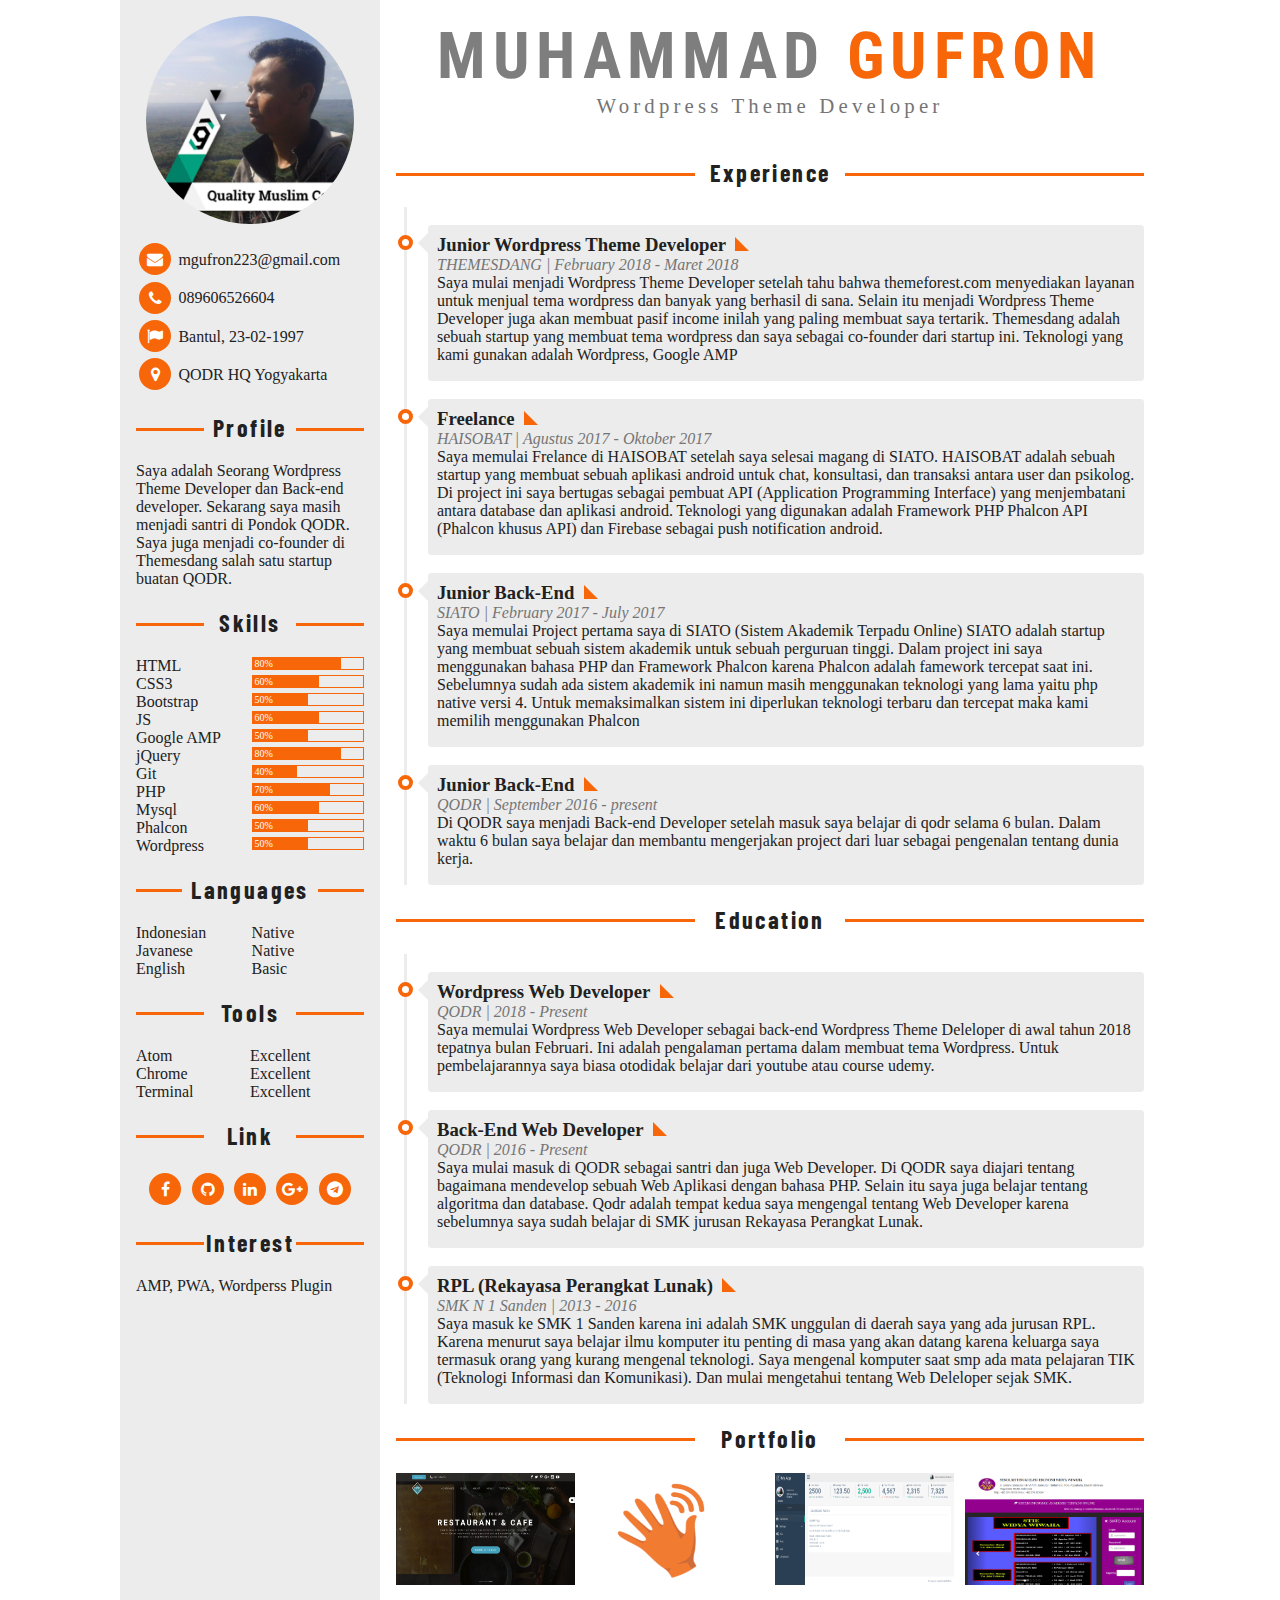
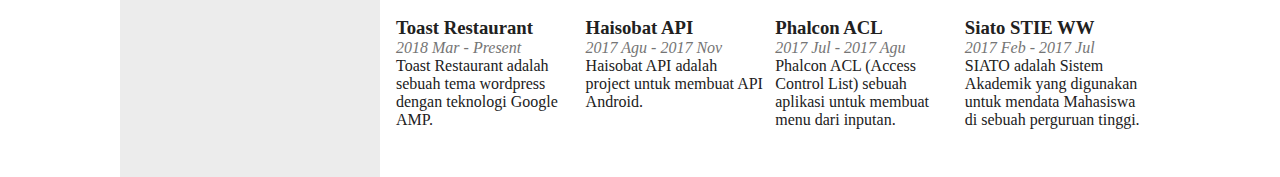
==== cv/index.html @ 91df0474 "update README.md#1" ====
<!DOCTYPE html>
<html lang="en">
<head>
    <meta charset="UTF-8">
    <meta name="viewport" content="width=device-width, initial-scale=1.0">
    <meta http-equiv="X-UA-Compatible" content="ie=edge">
    <title>Profile CV</title>
    <link rel="stylesheet" href="https://maxcdn.bootstrapcdn.com/font-awesome/4.7.0/css/font-awesome.min.css">
    <link href="https://fonts.googleapis.com/css?family=Barlow+Condensed" rel="stylesheet"><link href="https://fonts.googleapis.com/css?family=Roboto+Condensed" rel="stylesheet">
    <link rel="stylesheet" href="assets/css/style.css">
    <link rel="stylesheet" href="assets/css/grid.css">
</head>
<body>
    <div class="container">
        <div id="side">
            <!-- Profile Image -->
            <div class="images">
                <img src="assets/images/profile.jpg" alt="profile">
            </div>
            <!-- Contact Profile -->
            <div class="contact">
                <ul>
                    <li>
                        <i class="fa fa-envelope"></i> <a href="mailto:mgufron223@gmail.com">mgufron223@gmail.com</a>
                    </li>
                    <li>
                        <i class="fa fa-phone"></i> <a href="tel:089606526604">089606526604</a>
                    </li>
                    <li>
                        <i class="fa fa-flag"></i> <span>Bantul, 23-02-1997</span>
                    </li>
                    <li>
                        <i class="fa fa-map-marker"></i> <a href="https://www.google.co.id/maps/place/QODR+HQ/@-7.9317515,110.4336507,15z/data=!4m12!1m6!3m5!1s0x0:0xa11927486ec839ca!2sQODR+HQ!8m2!3d-7.9317515!4d110.4336507!3m4!1s0x0:0xa11927486ec839ca!8m2!3d-7.9317515!4d110.4336507">QODR HQ Yogyakarta</a>
                    </li>
                </ul>
            </div>
            <!-- My Profile -->
            <div class="profile">
                <h2>Profile</h2>
                <p>Saya adalah Seorang Wordpress Theme Developer dan Back-end developer. Sekarang saya masih menjadi santri di Pondok QODR. Saya juga menjadi co-founder di Themesdang salah satu startup buatan QODR. </p>
            </div>
            <!-- Skill -->
            <div class="skills">
                <h2>Skills</h2>
                <div class="flex-grid">
                    <div class="d-col-6 t-col-6 m-col-6">HTML</div>
                    <div class="d-col-6 t-col-6 m-col-6"><div class="progress"><div class="progress-80"><div class="text-small">80%</div></div></div></div>
                </div>
                <div class="flex-grid">
                    <div class="d-col-6 t-col-6 m-col-6">CSS3</div>
                    <div class="d-col-6 t-col-6 m-col-6"><div class="progress"><div class="progress-60"><div class="text-small">60%</div></div></div></div>
                </div>
                <div class="flex-grid">
                    <div class="d-col-6 t-col-6 m-col-6">Bootstrap</div>
                    <div class="d-col-6 t-col-6 m-col-6"><div class="progress"><div class="progress-50"><div class="text-small">50%</div></div></div></div>
                </div>
                <div class="flex-grid">
                    <div class="d-col-6 t-col-6 m-col-6">JS</div>
                    <div class="d-col-6 t-col-6 m-col-6"><div class="progress"><div class="progress-60"><div class="text-small">60%</div></div></div></div>
                </div>
                <div class="flex-grid">
                    <div class="d-col-6 t-col-6 m-col-6">Google AMP</div>
                    <div class="d-col-6 t-col-6 m-col-6"><div class="progress"><div class="progress-50"><div class="text-small">50%</div></div></div></div>
                </div>
                <div class="flex-grid">
                    <div class="d-col-6 t-col-6 m-col-6">jQuery</div>
                    <div class="d-col-6 t-col-6 m-col-6"><div class="progress"><div class="progress-80"><div class="text-small">80%</div></div></div></div>
                </div>
                <div class="flex-grid">
                    <div class="d-col-6 t-col-6 m-col-6">Git</div>
                    <div class="d-col-6 t-col-6 m-col-6"><div class="progress"><div class="progress-40"><div class="text-small">40%</div></div></div></div>
                </div>
                <div class="flex-grid">
                    <div class="d-col-6 t-col-6 m-col-6">PHP</div>
                    <div class="d-col-6 t-col-6 m-col-6"><div class="progress"><div class="progress-70"><div class="text-small">70%</div></div></div></div>
                </div>
                <div class="flex-grid">
                    <div class="d-col-6 t-col-6 m-col-6">Mysql</div>
                    <div class="d-col-6 t-col-6 m-col-6"><div class="progress"><div class="progress-60"><div class="text-small">60%</div></div></div></div>
                </div>
                <div class="flex-grid">
                    <div class="d-col-6 t-col-6 m-col-6">Phalcon</div>
                    <div class="d-col-6 t-col-6 m-col-6"><div class="progress"><div class="progress-50"><div class="text-small">50%</div></div></div></div>
                </div>
                <div class="flex-grid">
                    <div class="d-col-6 t-col-6 m-col-6">Wordpress</div>
                    <div class="d-col-6 t-col-6 m-col-6"><div class="progress"><div class="progress-50"><div class="text-small">50%</div></div></div></div>
                </div>
            </div>
            <!-- Languages -->
            <div class="languages">
                <h2>Languages</h2>
                <div class="flex-grid">
                    <div class="d-col-6 t-col-6 m-col-6">Indonesian</div>
                    <div class="d-col-6 t-col-6 m-col-6">Native</div>
                </div>
                <div class="flex-grid">
                    <div class="d-col-6 t-col-6 m-col-6">Javanese</div>
                    <div class="d-col-6 t-col-6 m-col-6">Native</div>
                </div>
                <div class="flex-grid">
                    <div class="d-col-6 t-col-6 m-col-6">English</div>
                    <div class="d-col-6 t-col-6 m-col-6">Basic</div>
                </div>
            </div>
            <!-- Tools -->
            <div class="tools">
                <h2>Tools</h2>
                <div class="flex-grid">
                    <div class="width-half">Atom</div>
                    <div class="width-half">Excellent</div>
                </div>
                <div class="flex-grid">
                    <div class="width-half">Chrome</div>
                    <div class="width-half">Excellent</div>
                </div>
                <div class="flex-grid">
                    <div class="width-half">Terminal</div>
                    <div class="width-half">Excellent</div>
                </div>
            </div>
            <!-- Link -->
            <div class="interest">
                <h2>Link</h2>
                <div class="center">
                    <div class="link">
                        <a href="https://www.facebook.com/mhgufron"><i class="fa fa-facebook"></i></a>
                    </div>
                    <div class="link">
                        <a href="https://github.com/mhgufron"><i class="fa fa-github"></i></a>
                    </div>
                    <div class="link">
                        <a href="https://www.linkedin.com/in/mhgufron/"><i class="fa fa-linkedin"></i></a>
                    </div>
                    <div class="link">
                        <a href="https://plus.google.com/117154953431323999297"><i class="fa fa-google-plus"></i></a>
                    </div>
                    <div class="link">
                        <a href="https://t.me/mhgufron"><i class="fa fa-telegram"></i></a>
                    </div>
                </div>
            </div>
            <!-- Interest -->
            <div class="interest">
                <h2>Interest</h2>
                AMP, PWA, Wordperss Plugin
            </div>
        </div>
        <div id="main">
            <div class="title">
                <h1>MUHAMMAD <span class="text-primary">GUFRON</span></h1>
                <span class="text-subtitle">Wordpress Theme Developer</span>
            </div>
            <div class="experience">
                <h2>Experience</h2>
                <div class="timeline">
                    <div class="timeline-item">
                        <div class="content">
                            <div class="arrow"></div>
                            <h3>Junior Wordpress Theme Developer</h3>
                            <span class="content-subtitle">THEMESDANG | February 2018 - Maret 2018</span>
                            <p>Saya mulai menjadi Wordpress Theme Developer setelah tahu bahwa themeforest.com menyediakan layanan untuk menjual tema wordpress dan banyak yang berhasil di sana. Selain itu menjadi Wordpress Theme Developer juga akan membuat pasif income inilah yang paling membuat saya tertarik. Themesdang adalah sebuah startup yang membuat tema wordpress dan saya sebagai co-founder dari startup ini. Teknologi yang kami gunakan adalah Wordpress, Google AMP</p>
                        </div>
                    </div>
                    <div class="timeline-item">
                        <div class="content">
                            <div class="arrow"></div>
                            <h3>Freelance</h3>
                            <span class="content-subtitle">HAISOBAT | Agustus 2017 - Oktober 2017</span>
                            <p>Saya memulai Frelance di HAISOBAT setelah saya selesai magang di SIATO. HAISOBAT adalah sebuah startup yang membuat sebuah aplikasi android untuk chat, konsultasi, dan transaksi antara user dan psikolog. Di project ini saya bertugas sebagai pembuat API (Application Programming Interface) yang menjembatani antara database dan aplikasi android. Teknologi yang digunakan adalah Framework PHP Phalcon API (Phalcon khusus API) dan Firebase sebagai push notification android.</p>
                        </div>
                    </div>
                    <div class="timeline-item">
                        <div class="content">
                            <div class="arrow"></div>
                            <h3>Junior Back-End</h3>
                            <span class="content-subtitle">SIATO | February 2017 - July 2017</span>
                            <p>Saya memulai Project pertama saya di SIATO (Sistem Akademik Terpadu Online) SIATO adalah startup yang membuat sebuah sistem akademik untuk sebuah perguruan tinggi. Dalam project ini saya menggunakan bahasa PHP dan Framework Phalcon karena Phalcon adalah famework tercepat saat ini. Sebelumnya sudah ada sistem akademik ini namun masih menggunakan teknologi yang lama yaitu php native versi 4. Untuk memaksimalkan sistem ini diperlukan teknologi terbaru dan tercepat maka kami memilih menggunakan Phalcon</p>
                        </div>
                    </div>
                    <div class="timeline-item">
                        <div class="content">
                            <div class="arrow"></div>
                            <h3>Junior Back-End</h3>
                            <span class="content-subtitle">QODR | September 2016 - present</span>
                            <p>Di QODR saya menjadi Back-end Developer setelah masuk saya belajar di qodr selama 6 bulan. Dalam waktu 6 bulan saya belajar dan membantu mengerjakan project dari luar sebagai pengenalan tentang dunia kerja.</p>
                        </div>
                    </div>
                </div>
            </div>
            <div class="education">
                <h2>Education</h2>
                <div class="timeline">
                    <div class="timeline-item">
                        <div class="content">
                            <h3>Wordpress Web Developer</h3>
                            <span class="content-subtitle">QODR | 2018 - Present</span>
                            <p>Saya memulai Wordpress Web Developer sebagai back-end Wordpress Theme Deleloper di awal tahun 2018 tepatnya bulan Februari. Ini adalah pengalaman pertama dalam membuat tema Wordpress. Untuk pembelajarannya saya biasa otodidak belajar dari youtube atau course udemy.</p>
                        </div>
                    </div>
                </div>
                <div class="timeline">
                    <div class="timeline-item">
                        <div class="content">
                            <h3>Back-End Web Developer</h3>
                            <span class="content-subtitle">QODR | 2016 - Present</span>
                            <p>Saya mulai masuk di QODR sebagai santri dan juga Web Developer. Di QODR saya diajari tentang bagaimana mendevelop sebuah Web Aplikasi dengan bahasa PHP. Selain itu saya juga belajar tentang algoritma dan database. Qodr adalah tempat kedua saya mengengal tentang Web Developer karena sebelumnya saya sudah belajar di SMK jurusan Rekayasa Perangkat Lunak.</p>
                        </div>
                    </div>
                </div>
                <div class="timeline">
                    <div class="timeline-item">
                        <div class="content">
                            <h3>RPL (Rekayasa Perangkat Lunak)</h3>
                            <span class="content-subtitle">SMK N 1 Sanden | 2013 - 2016</span>
                            <p>Saya masuk ke SMK 1 Sanden karena ini adalah SMK unggulan di daerah saya yang ada jurusan RPL. Karena menurut saya belajar ilmu komputer itu penting di masa yang akan datang karena keluarga saya termasuk orang yang kurang mengenal teknologi. Saya mengenal komputer saat smp ada mata pelajaran TIK (Teknologi Informasi dan Komunikasi). Dan mulai mengetahui tentang Web Deleloper sejak SMK.</p>
                        </div>
                    </div>
                </div>
            </div>
            <div class="portfolio">
                <h2>Portfolio</h2>
                <div class="flex-grid">
                    <div class="portfolio-box d-col-3 t-col-3 m-col-3">
                        <div class="img-box"><img src="assets/images/portfolio4.png" alt="portfolio4"></div>
                        <h3>Toast Restaurant</h3>
                        <span class="content-subtitle">2018 Mar - Present</span>
                        <p>Toast Restaurant adalah sebuah tema wordpress dengan teknologi Google AMP.</p>
                    </div>
                    <div class="portfolio-box d-col-3 t-col-3 m-col-3">
                        <div class="img-box"><img src="assets/images/portfolio3.png" alt="portfolio3"></div>
                        <h3>Haisobat API</h3>
                        <span class="content-subtitle">2017 Agu - 2017 Nov</span>
                        <p>Haisobat API adalah project untuk membuat API Android.</p>
                    </div>
                    <div class="portfolio-box d-col-3 t-col-3 m-col-3">
                        <div class="img-box"><img src="assets/images/portfolio2.png" alt="portfolio2"></div>
                        <h3>Phalcon ACL</h3>
                        <span class="content-subtitle">2017 Jul - 2017 Agu </span>
                        <p>Phalcon ACL (Access Control List) sebuah aplikasi untuk membuat menu dari inputan. </p>
                    </div>
                    <div class="portfolio-box d-col-3 t-col-3 m-col-3">
                        <div class="img-box"><img src="assets/images/portfolio1.png" alt="portfolio1"></div>
                        <h3>Siato STIE WW</h3>
                        <span class="content-subtitle">2017 Feb - 2017 Jul</span>
                        <p>SIATO adalah Sistem Akademik yang digunakan untuk mendata Mahasiswa di sebuah perguruan tinggi.</p>
                    </div>
                </div>
            </div>
        </div>
    </div>
</body>
</html>
---- cv/assets/css/style.css ----
/**
 * Name: Provie CV
 * Author: Muhammad Gufron
 * Description: A Simple Styling for my cv
 */
:root {
    /* Color */
   --blue-primary: #0288D1;
   --blue-light: #B3E5FC;
   --blue-dark: #03A9F4;
   --white: #ffffff;

   --primary: #F76609;
   /* Text */
   --blue-accent: #536DFE;
   --grey-primary: #212121;
   --grey-secondary: #757575;
   --grey-divider: #ececec;

   /**
    * Usage
    * color: var(--primary)
   */
}

body {
    font-family: "Lato";
    color: #212121;
    background-color: #fff;
    margin: 0!important;
}

h2 {
    font-family: 'Barlow Condensed', sans-serif;
    letter-spacing: 0.1em;
    text-align: center;
}

h2::before, h2::after {
    content: "";
    display: inline-block;
    width: 100%;
    height: 3px;
    margin-top: 0.6em;
    background-color: var(--primary);
}

h2::before {
    float: left;
}

h2::after {
    float: right;
}

h3 {
    margin: 0;
}

p {
    margin-top: 0
}

#side div h2::before, #side div h2::after {
    max-width: 30%;
}

#main div h2::before, #main div h2::after {
    max-width: 40%;
}

#side div.languages h2::before, #side div.languages h2::after {
    max-width: 20%;
}

#main .width-half h2::before, #main .width-half h2::after {
    max-width: 30%;
}

ul {
    list-style-type: none;
    padding: 0;
}

a, a:visited, a:hover, a:focus, a:active {
    text-decoration: none;
    color: var(--grey-primary);
}

.width-half {
    max-width: 50%;
    width: 100%;
    float: left;
}

.left {
    float:left;
}

.right {
    float:right;
}

.clearfix {
    clear: both;
}

.text-small {
    font-size: 10px;
    color: white;
    padding-left: 0.2em;
}

.text-primary {
    color: var(--primary);
}

.center {
    text-align: center;
    margin: 0 auto;
}

/* Side */
#side {
    display: table-cell;
    max-width: 25%;
    float: left;
    padding: 1em;
    background: var(--grey-divider);
    padding-bottom: 3em
}

.images img {
    margin: auto;
    width: 100%;
    max-width: 13em;
    display: block;
    border-radius: 50%;
}

.contact ul li i, .link i {
    background-color: var(--primary);
    width: 2em;
    height: 2em;
    text-align: center;
    margin: 0.2em;
    border-radius: 50%;
    line-height: 2em;
    color: #fff;
}
.link {
    display: inline-block;
}

.progress {
    border: 1px solid var(--primary)
}

.progress div {
    height: .7em;
    background-color: var(--primary);
}

.progress-10 {
    width: 10%;
}
.progress-20 {
    width: 20%;
}
.progress-30 {
    width: 30%;
}
.progress-40 {
    width: 40%;
}
.progress-50 {
    width: 50%;
}
.progress-60 {
    width: 60%;
}
.progress-70 {
    width: 70%;
}
.progress-80 {
    width: 80%;
}
.progress-90 {
    width: 90%;
}
.progress-100 {
    width: 100%;
}

/* Main */
#main {
    display: table-cell;
    width: 100%;
    max-width: 75%;
    float: left;
    padding: 0 1em 2em;

}

.title {
    text-align: center;
    margin-bottom: 2.5em;
    color: #7E7E7E;
}

.title h1 {
    font-size: 4em;
    margin: 0.3em 0 0 0;
    letter-spacing: 0.1em;
    font-family:  'Roboto Condensed', sans-serif;
}

.content h3::after {
    display: inline-block;
    width: 0.5em;
    height: 0.5em;
    content: "";
    margin: 0 0.5em;
    border-bottom: 0.8em solid var(--primary);
    border-right: 0.8em solid transparent;
}

.text-subtitle {
    color: var(--grey-secondary);
    font-size: 1.3em;
    letter-spacing: 0.2em;
}

.content-subtitle {
    color: var(--grey-secondary);
    font-style: italic;
}

#main .languages {
    padding-right: 0.5em;
    box-sizing: border-box;
}

#main .tools {
    padding-left: 0.5em;
    box-sizing: border-box;
}

.portfolio-box img {
    width: 100%;
    height: 7em;;
}

.img-box {
    height: 9em;
}

.timeline {
    position: relative;
    z-index: 1
}

.timeline::after {
    content: '';
    width: 3px;
    position: absolute;
    background-color: var(--grey-divider);
    top: 0;
    bottom: 0;
    margin-left: 0.5em;
}

.timeline-item {
    padding-left: 2em;
    position: relative;
}

.timeline-item::before {
    display: inline-block;
    content: "";
    margin: -2em -0.6em;
    left: 60px;
    border: medium solid var(--grey-divider);
    border-width: 10px 10px 10px 0;
    border-color: transparent var(--grey-divider) transparent transparent;
}
.timeline-item::after {
    content: '';
    position: absolute;
    width: 15px;
    height: 15px;
    left: 2px;
    background-color: white;
    border: 4px solid var(--primary);
    top: 28px;
    border-radius: 50%;
    z-index: 1;
}

.content {
    padding: 0.5em 0.5em 0;
    border: 1px solid var(--grey-divider);
    border-radius: 0.2em;
    background: var(--grey-divider);
}

/* Responsive */
.container {
    display: flex;
    width: 100%;
    max-width: 65em;
    margin: 0 auto;
}
---- cv/assets/css/grid.css ----
html, body, div, ::before, ::after {
    box-sizing: border-box;
}

.flex-grid {
    display: flex;
    justify-content:  space-between;
}

/* # Desktop */
@media (min-width: 980px) {
    .d-col-1 {width: 7.05%;}
    .d-col-2 {width: 15.5%;}
    .d-col-3,
    .d-col-thirds {width: 23.95%;}
    .d-col-4,
    .d-col-quarters {width: 32.4%;}
    .d-col-5 {width: 40.85%;}
    .d-col-6,
    .d-col-halfs {width: 49.3%;}
    .d-col-7 {width: 57.75%;}
    .d-col-8 {width: 66.2%;}
    .d-col-9 {width: 74.65%;}
    .d-col-10 {width: 83.1%;}
    .d-col-11 {width: 91.55%;}
    .d-col-12,
    .d-col-full {width: 100%;}
}

/* # Tablet */
@media only screen and (min-width: 661px) and (max-width: 979px) {
    .flex-grid {flex-flow: row wrap;}

    .t-col-1 {width: 7.05%;}
    .t-col-2 {width: 15.5%;}
    .t-col-3,
    .t-col-thirds {width: 23.95%;}
    .t-col-4,
    .t-col-quarters {width: 32.4%;}
    .t-col-5 {width: 40.85%;}
    .t-col-6,
    .t-col-halfs {width: 49.3%;}
    .t-col-7 {width: 57.75%;}
    .t-col-8 {width: 66.2%;}
    .t-col-9 {width: 74.65%;}
    .t-col-10 {width: 83.1%;}
    .t-col-11 {width: 91.55%;}
    .t-col-12,
    .t-col-full {width: 100%;}
    }
}

/* # Mobile */
@media only screen and (min-width: 0px) and (max-width: 660px) {
    .flex-grid {flex-flow: row wrap;}

    .m-col-1 {width: 7.05%;}
    .m-col-2 {width: 15.5%;}
    .m-col-3,
    .m-col-thirds {width: 23.95%;}
    .m-col-4,
    .m-col-quarters {width: 32.4%;}
    .m-col-5 {width: 40.85%;}
    .m-col-6,
    .m-col-halfs {width: 49.3%;}
    .m-col-7 {width: 57.75%;}
    .m-col-8 {width: 66.2%;}
    .m-col-9 {width: 74.65%;}
    .m-col-10 {width: 83.1%;}
    .m-col-11 {width: 91.55%;}
    .m-col-12,
    .m-col-full {width: 100%;}
    }
}
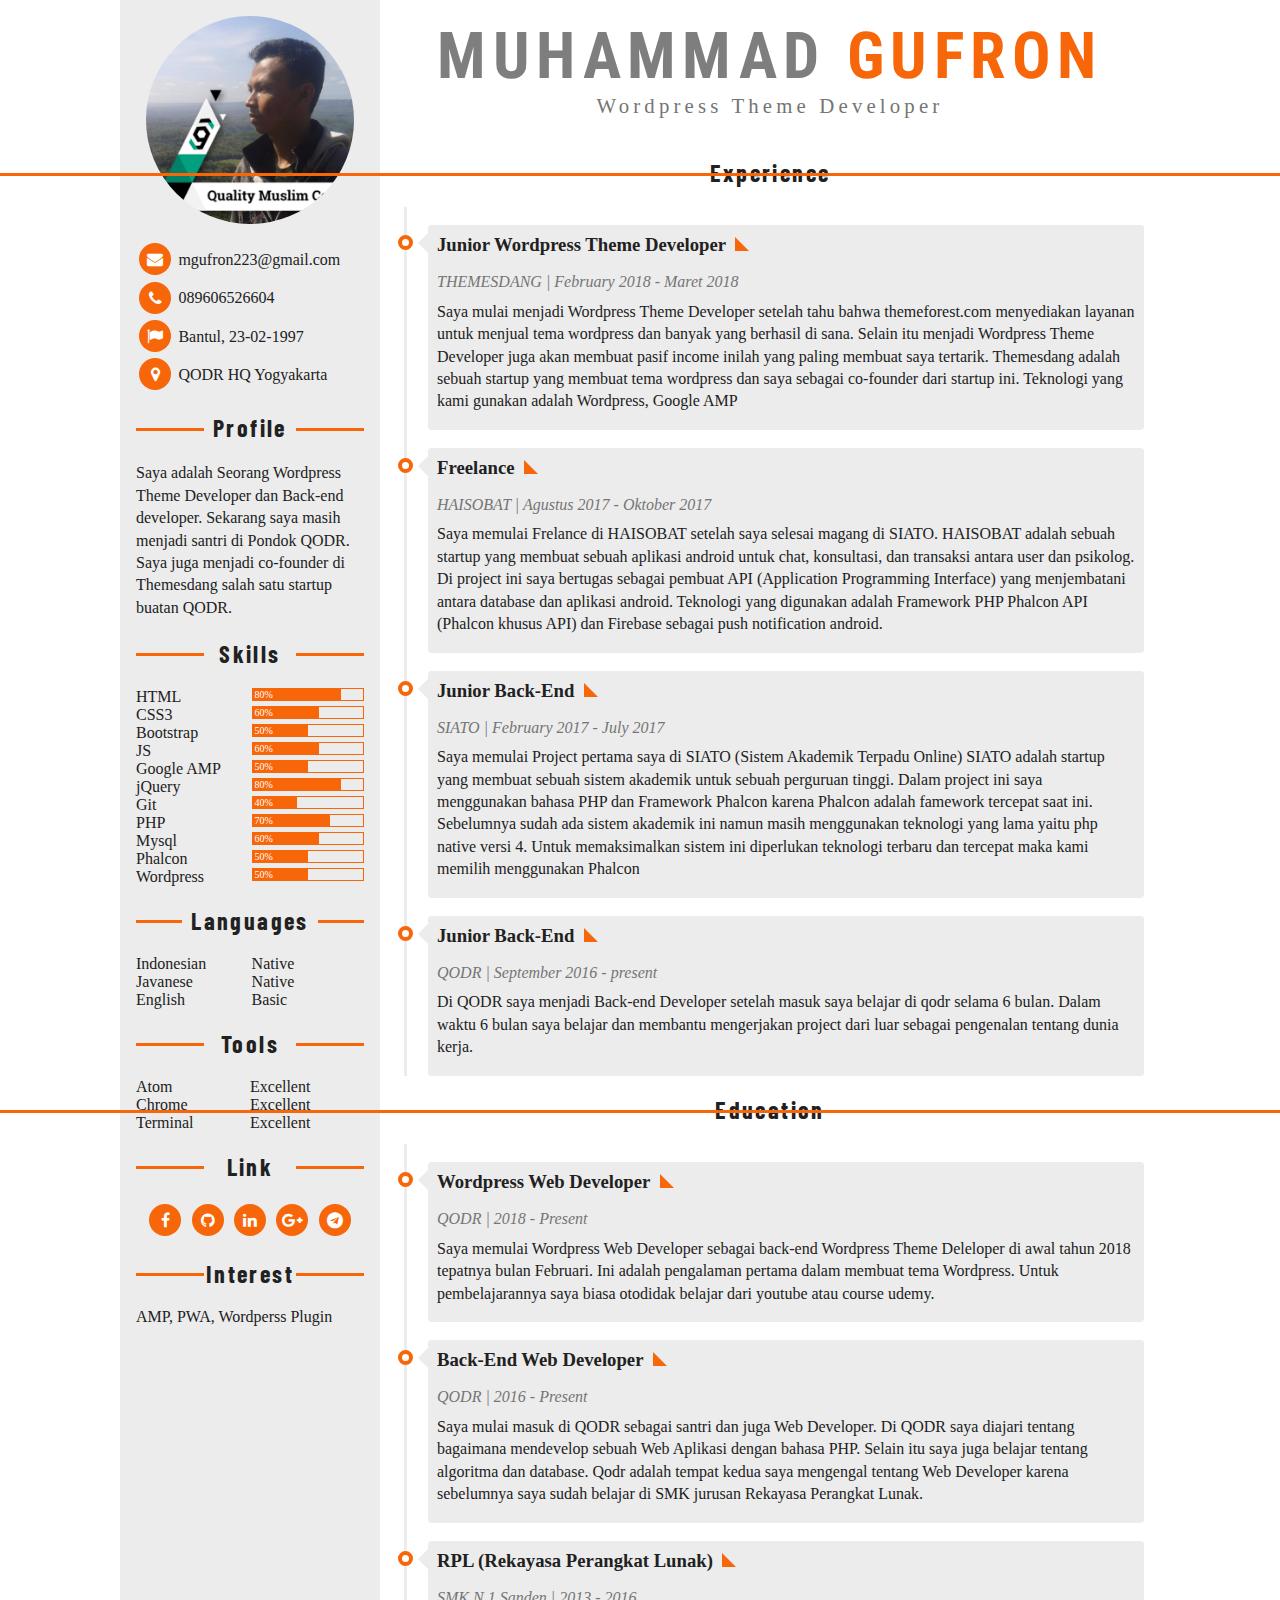
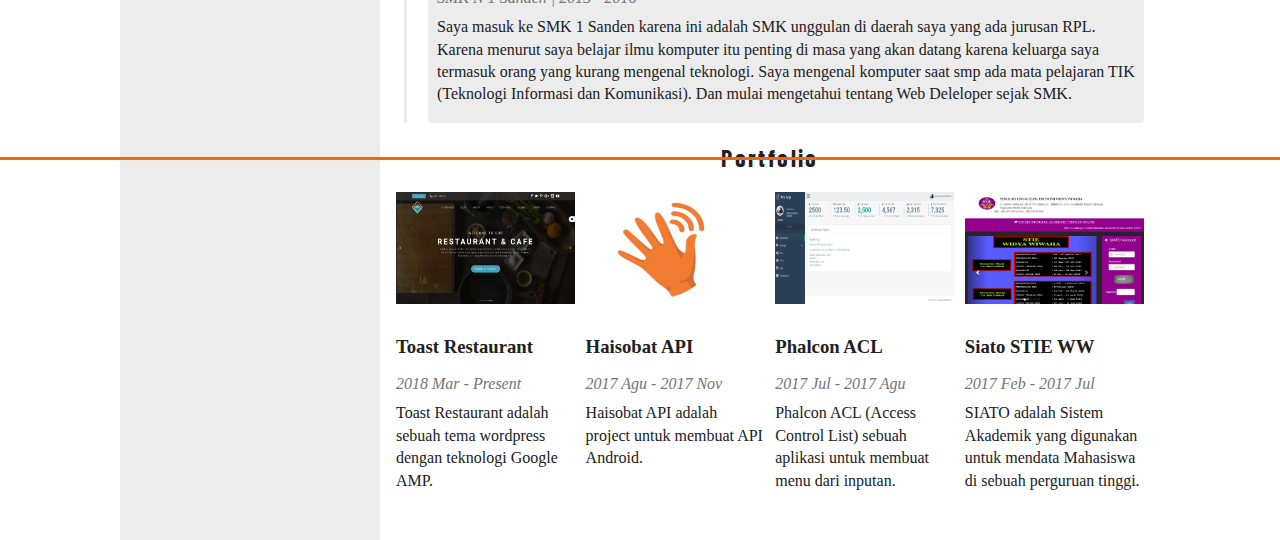
==== commit 245a8250: "Update index.html" ====
--- a/cv/index.html
+++ b/cv/index.html
@@ -36,12 +36,12 @@
             </div>
             <!-- My Profile -->
             <div class="profile">
-                <h2>Profile</h2>
+                <h2><span>Profile</span></h2>
                 <p>Saya adalah Seorang Wordpress Theme Developer dan Back-end developer. Sekarang saya masih menjadi santri di Pondok QODR. Saya juga menjadi co-founder di Themesdang salah satu startup buatan QODR. </p>
             </div>
             <!-- Skill -->
             <div class="skills">
-                <h2>Skills</h2>
+                <h2><span>Skills</span></h2>
                 <div class="flex-grid">
                     <div class="d-col-6 t-col-6 m-col-6">HTML</div>
                     <div class="d-col-6 t-col-6 m-col-6"><div class="progress"><div class="progress-80"><div class="text-small">80%</div></div></div></div>
@@ -89,7 +89,7 @@
             </div>
             <!-- Languages -->
             <div class="languages">
-                <h2>Languages</h2>
+                <h2><span>Languages</span></h2>
                 <div class="flex-grid">
                     <div class="d-col-6 t-col-6 m-col-6">Indonesian</div>
                     <div class="d-col-6 t-col-6 m-col-6">Native</div>
@@ -105,7 +105,7 @@
             </div>
             <!-- Tools -->
             <div class="tools">
-                <h2>Tools</h2>
+                <h2><span>Tools</span></h2>
                 <div class="flex-grid">
                     <div class="width-half">Atom</div>
                     <div class="width-half">Excellent</div>
@@ -121,7 +121,7 @@
             </div>
             <!-- Link -->
             <div class="interest">
-                <h2>Link</h2>
+                <h2><span>Link</span></h2>
                 <div class="center">
                     <div class="link">
                         <a href="https://www.facebook.com/mhgufron"><i class="fa fa-facebook"></i></a>
@@ -142,7 +142,7 @@
             </div>
             <!-- Interest -->
             <div class="interest">
-                <h2>Interest</h2>
+                <h2><span>Interest</span></h2>
                 AMP, PWA, Wordperss Plugin
             </div>
         </div>
@@ -152,7 +152,7 @@
                 <span class="text-subtitle">Wordpress Theme Developer</span>
             </div>
             <div class="experience">
-                <h2>Experience</h2>
+                <h2><span>Experience</span></h2>
                 <div class="timeline">
                     <div class="timeline-item">
                         <div class="content">
@@ -189,7 +189,7 @@
                 </div>
             </div>
             <div class="education">
-                <h2>Education</h2>
+                <h2><span>Education</span></h2>
                 <div class="timeline">
                     <div class="timeline-item">
                         <div class="content">
@@ -219,7 +219,7 @@
                 </div>
             </div>
             <div class="portfolio">
-                <h2>Portfolio</h2>
+                <h2><span>Portfolio<span></h2>
                 <div class="flex-grid">
                     <div class="portfolio-box d-col-3 t-col-3 m-col-3">
                         <div class="img-box"><img src="assets/images/portfolio4.png" alt="portfolio4"></div>
--- a/cv/assets/css/style.css
+++ b/cv/assets/css/style.css
@@ -36,6 +36,22 @@
     text-align: center;
 }
 
+h2.sub {
+    position: relative;
+    height: 1.4em;
+}
+
+h2.sub span {
+    position: absolute;
+    z-index: 2;
+    background: white;
+    width: fit-content;
+    margin: auto;
+    padding: 0 .8em;
+    left: 0;
+    right: 0;
+}
+
 h2::before, h2::after {
     content: "";
     display: inline-block;
@@ -55,10 +71,12 @@
 
 h3 {
     margin: 0;
+    padding: 0 0 0.4em 0;
 }
 
 p {
-    margin-top: 0
+    margin-top: 0;
+    line-height: 1.4em;
 }
 
 #side div h2::before, #side div h2::after {
@@ -66,7 +84,10 @@
 }
 
 #main div h2::before, #main div h2::after {
-    max-width: 40%;
+    /* max-width: 40%; */
+    position: absolute;
+    left: 0;
+    /* z-index: 1; */
 }
 
 #side div.languages h2::before, #side div.languages h2::after {
@@ -206,6 +227,7 @@
     text-align: center;
     margin-bottom: 2.5em;
     color: #7E7E7E;
+    z-index: 2;
 }
 
 .title h1 {
@@ -234,6 +256,8 @@
 .content-subtitle {
     color: var(--grey-secondary);
     font-style: italic;
+    padding: 0.6em 0;
+    display: inline-block;
 }
 
 #main .languages {
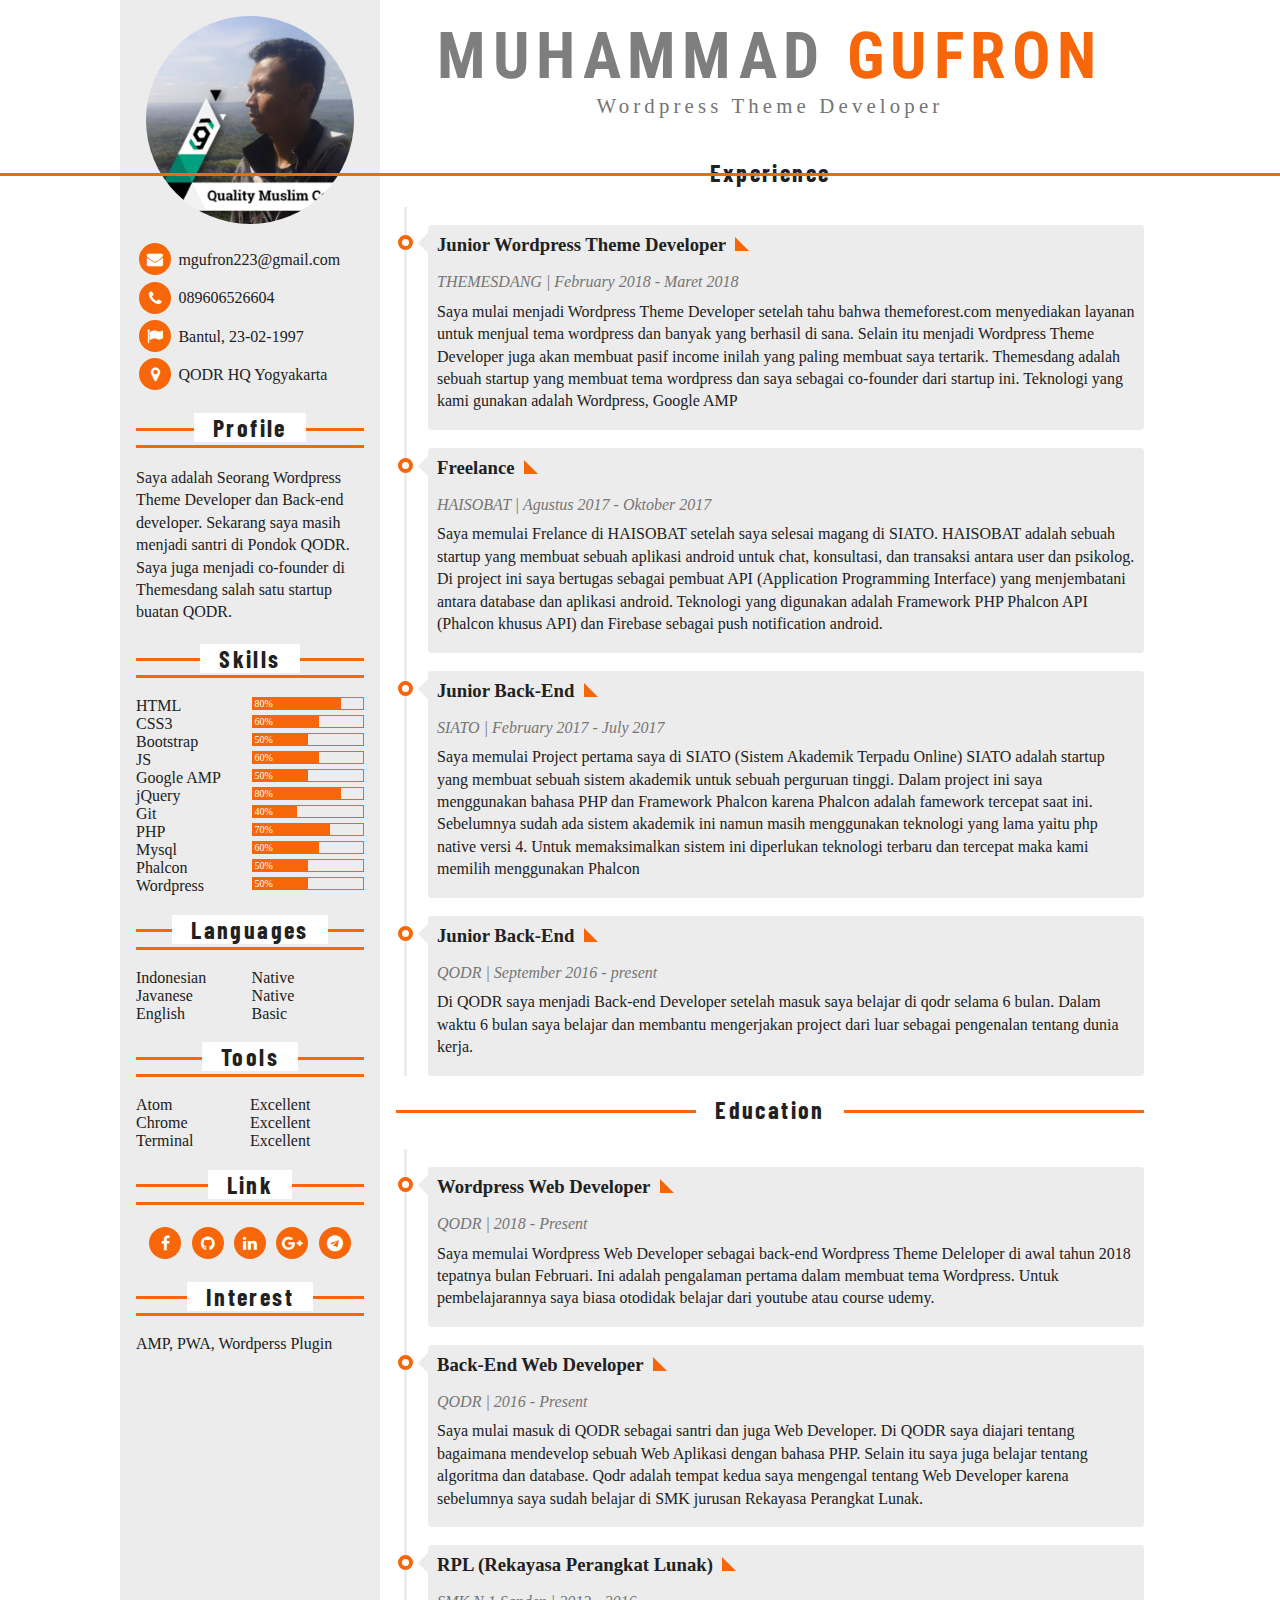
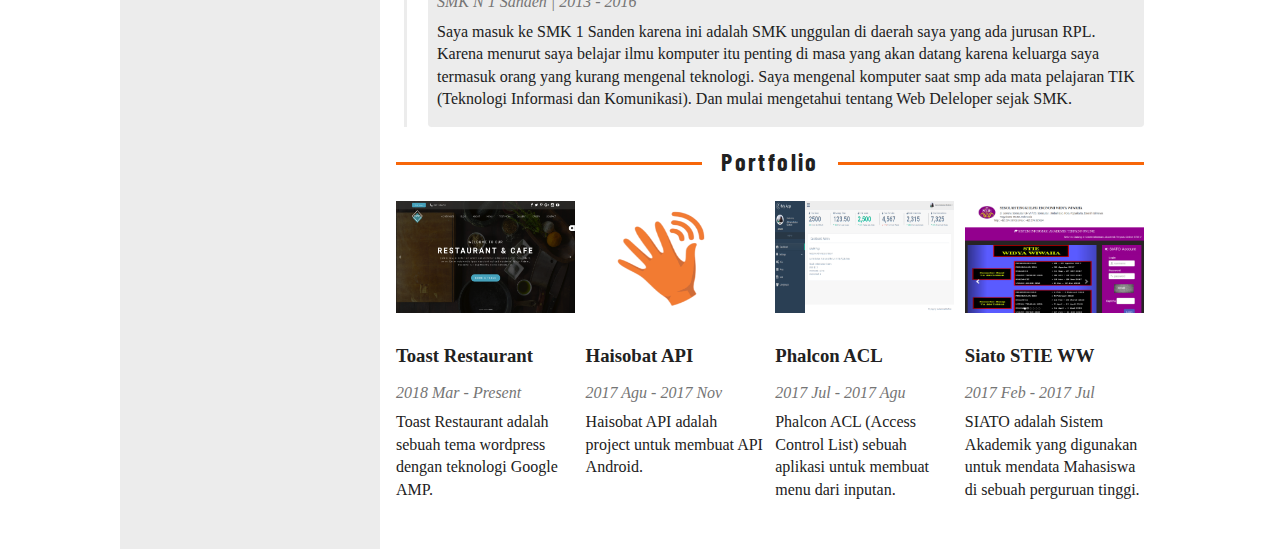
==== commit 198c30c5: "Update index.html" ====
--- a/cv/index.html
+++ b/cv/index.html
@@ -36,12 +36,12 @@
             </div>
             <!-- My Profile -->
             <div class="profile">
-                <h2><span>Profile</span></h2>
+                <h2 class="sub"><span>Profile</span></h2>
                 <p>Saya adalah Seorang Wordpress Theme Developer dan Back-end developer. Sekarang saya masih menjadi santri di Pondok QODR. Saya juga menjadi co-founder di Themesdang salah satu startup buatan QODR. </p>
             </div>
             <!-- Skill -->
             <div class="skills">
-                <h2><span>Skills</span></h2>
+                <h2 class="sub"><span>Skills</span></h2>
                 <div class="flex-grid">
                     <div class="d-col-6 t-col-6 m-col-6">HTML</div>
                     <div class="d-col-6 t-col-6 m-col-6"><div class="progress"><div class="progress-80"><div class="text-small">80%</div></div></div></div>
@@ -89,7 +89,7 @@
             </div>
             <!-- Languages -->
             <div class="languages">
-                <h2><span>Languages</span></h2>
+                <h2 class="sub"><span>Languages</span></h2>
                 <div class="flex-grid">
                     <div class="d-col-6 t-col-6 m-col-6">Indonesian</div>
                     <div class="d-col-6 t-col-6 m-col-6">Native</div>
@@ -105,7 +105,7 @@
             </div>
             <!-- Tools -->
             <div class="tools">
-                <h2><span>Tools</span></h2>
+                <h2 class="sub"><span>Tools</span></h2>
                 <div class="flex-grid">
                     <div class="width-half">Atom</div>
                     <div class="width-half">Excellent</div>
@@ -121,7 +121,7 @@
             </div>
             <!-- Link -->
             <div class="interest">
-                <h2><span>Link</span></h2>
+                <h2 class="sub"><span>Link</span></h2>
                 <div class="center">
                     <div class="link">
                         <a href="https://www.facebook.com/mhgufron"><i class="fa fa-facebook"></i></a>
@@ -142,7 +142,7 @@
             </div>
             <!-- Interest -->
             <div class="interest">
-                <h2><span>Interest</span></h2>
+                <h2 class="sub"><span>Interest</span></h2>
                 AMP, PWA, Wordperss Plugin
             </div>
         </div>
@@ -152,7 +152,7 @@
                 <span class="text-subtitle">Wordpress Theme Developer</span>
             </div>
             <div class="experience">
-                <h2><span>Experience</span></h2>
+                <h2><span class="sub">Experience</span></h2>
                 <div class="timeline">
                     <div class="timeline-item">
                         <div class="content">
@@ -189,7 +189,7 @@
                 </div>
             </div>
             <div class="education">
-                <h2><span>Education</span></h2>
+                <h2 class="sub"><span>Education</span></h2>
                 <div class="timeline">
                     <div class="timeline-item">
                         <div class="content">
@@ -219,7 +219,7 @@
                 </div>
             </div>
             <div class="portfolio">
-                <h2><span>Portfolio<span></h2>
+                <h2 class="sub"><span>Portfolio<span></h2>
                 <div class="flex-grid">
                     <div class="portfolio-box d-col-3 t-col-3 m-col-3">
                         <div class="img-box"><img src="assets/images/portfolio4.png" alt="portfolio4"></div>
--- a/cv/assets/css/style.css
+++ b/cv/assets/css/style.css
@@ -79,23 +79,11 @@
     line-height: 1.4em;
 }
 
-#side div h2::before, #side div h2::after {
-    max-width: 30%;
-}
-
 #main div h2::before, #main div h2::after {
     /* max-width: 40%; */
     position: absolute;
     left: 0;
     /* z-index: 1; */
-}
-
-#side div.languages h2::before, #side div.languages h2::after {
-    max-width: 20%;
-}
-
-#main .width-half h2::before, #main .width-half h2::after {
-    max-width: 30%;
 }
 
 ul {
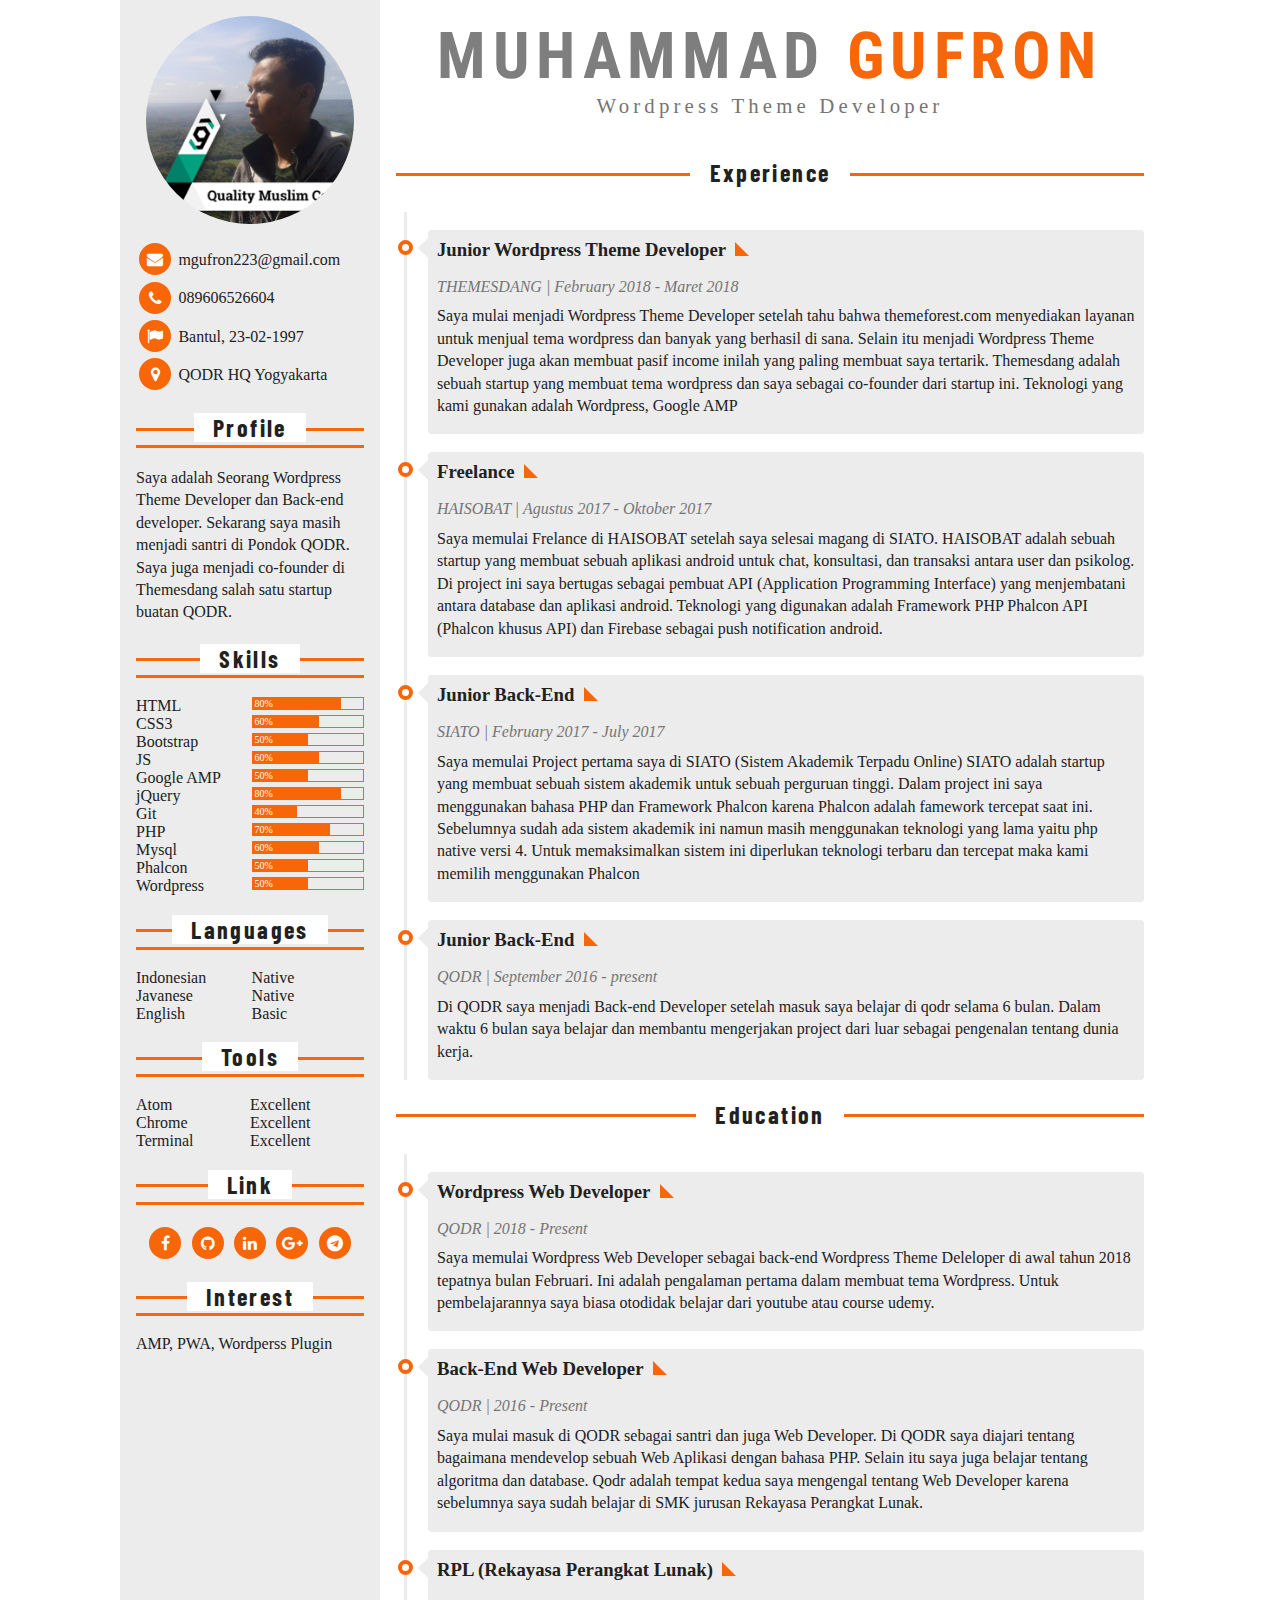
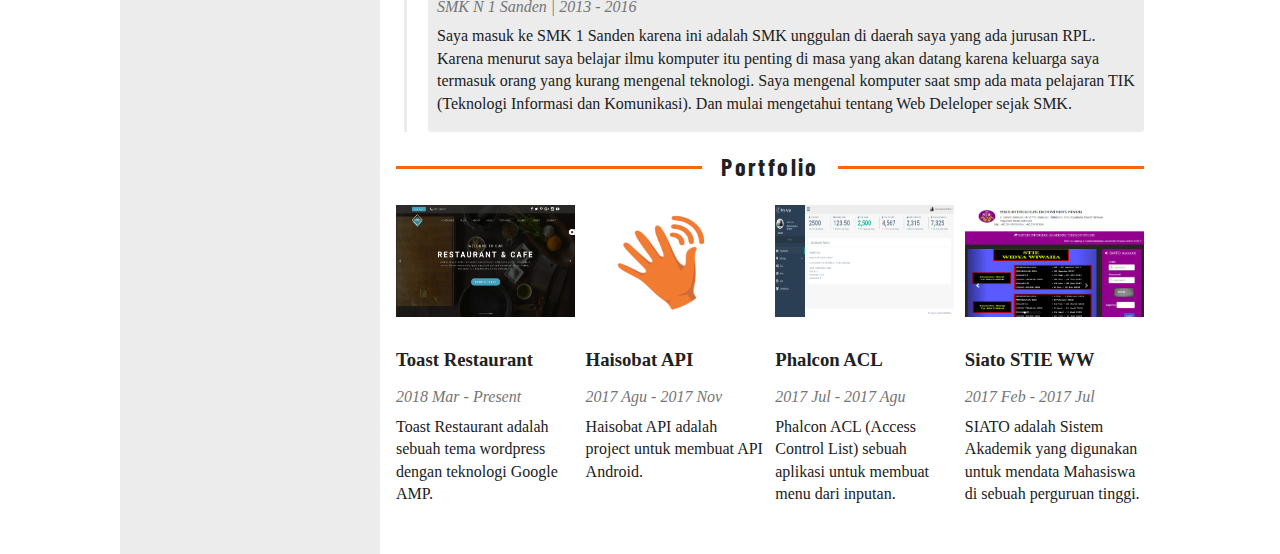
==== commit 6dfe7c64: "Update index.html" ====
--- a/cv/index.html
+++ b/cv/index.html
@@ -152,7 +152,7 @@
                 <span class="text-subtitle">Wordpress Theme Developer</span>
             </div>
             <div class="experience">
-                <h2><span class="sub">Experience</span></h2>
+                <h2 class="sub"><span>Experience</span></h2>
                 <div class="timeline">
                     <div class="timeline-item">
                         <div class="content">
